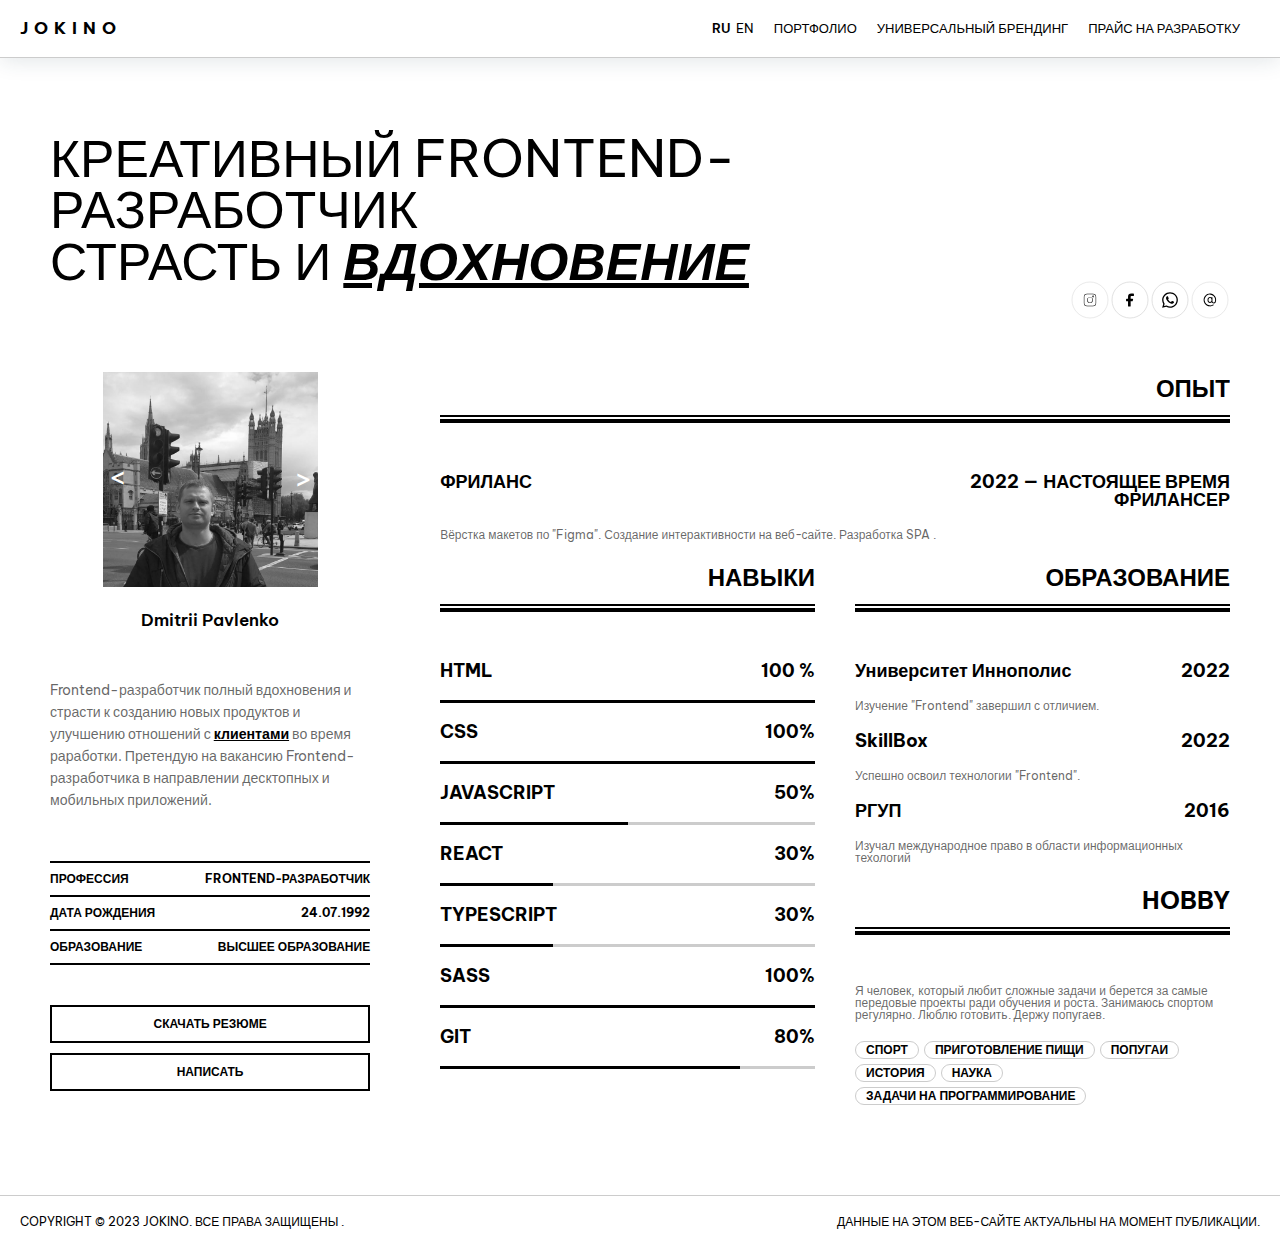
==== src/pages/russian-version.html @ 4bea310f "clean code" ====
<!doctype html>
<html lang="en">
<head>
    <meta charset="UTF-8">
    <meta name="viewport"
          content="width=device-width, user-scalable=no, initial-scale=1.0, maximum-scale=1.0, minimum-scale=1.0">
    <title>Резюме | Дмитрий Павленко</title>
    <link rel="stylesheet" href="../css/reset.css"/>
    <link rel="stylesheet" href="../css/style.css"/>
    <link rel="stylesheet" href="../css/normalize.css"/>
    <script defer src="../js/script.js"></script>
</head>
<body>
<header class="header">
    <div class="header__outer outer">
        <div class="header__inner inner">
            <div class="header__logo-box">
                <span class="header__logo-text">JOKINO</span>
            </div>
            <div class="header__language-box">
                <div class="header__language-item header__language--ru">
                    <a class="header__language-link" href="#">
                        RU
                    </a>
                </div>
                <div class="header__language-item header__language--en">
                    <a href="../../index.html">
                    EN
                    </a>
                </div>
            </div>
            <nav id="nav" class="header__nav">
                <ul class="header__nav-list">
                    <li>
                        <span class="header__logo-text logo-text-appear">JOKINO</span>
                    </li>
                    <li class="header__nav-item">
                        <a class="header__nav-link" href="#">ПОРТФОЛИО</a>
                    </li>
                    <li class="header__nav-item">
                        <a class="header__nav-link" href="#">УНИВЕРСАЛЬНЫЙ БРЕНДИНГ</a>
                    </li>
                    <li class="header__nav-item">
                        <a class="header__nav-link" href="#">ПРАЙС НА РАЗРАБОТКУ</a>
                    </li>
                </ul>
            </nav>
            <div class="header__burger-box">
                <div id="burger" class="header__burger-button" tabindex="0">
                    <div class="header__burger-line-box">
                        <div class="header__line header__line--top"></div>
                        <div class="header__line header__line--bottom"></div>
                    </div>
                </div>
            </div>
        </div>
    </div>
</header>
<div class="content">
    <div class="content__outer outer">
        <div class="content__inner inner">
            <div class="content__top-container">
                <div class="content__title-box">
                    <h1 class="content__title">КРЕАТИВНЫЙ FRONTEND-РАЗРАБОТЧИК <br> СТРАСТЬ И <span
                            class="content__title-strong">ВДОХНОВЕНИЕ</span></h1>
                </div>
                <div class="content__social">
                    <ul class="content__social-list">
                        <li class="content__social-item">
                            <a href="https://www.instagram.com/dmitry_pavlenko_frontend/" class="content__social-link"
                               target="_blank">
                                <svg class="content__social-icon content__social-icon--inst" fill="#000000" width="64px"
                                     height="64px" viewBox="-49.28 -49.28 162.56 162.56"
                                     xmlns="http://www.w3.org/2000/svg">
                                    <g stroke-width="0"
                                       transform="translate(3.1999999999999993,3.1999999999999993), scale(0.9)">
                                        <rect x="-49.28" y="-49.28" width="162.56" height="162.56" rx="81.28"
                                              fill="#ffffff" stroke-width="2" stroke="#CCCCCC"></rect>
                                    </g>
                                    <g id="SVGRepo_tracerCarrier" stroke-linecap="round" stroke-linejoin="round"></g>
                                    <g id="SVGRepo_iconCarrier"><title></title>
                                        <path d="M44,57H20A13,13,0,0,1,7,44V20A13,13,0,0,1,20,7H44A13,13,0,0,1,57,20V44A13,13,0,0,1,44,57ZM20,9A11,11,0,0,0,9,20V44A11,11,0,0,0,20,55H44A11,11,0,0,0,55,44V20A11,11,0,0,0,44,9Z"></path>
                                        <path d="M32,43.67A11.67,11.67,0,1,1,43.67,32,11.68,11.68,0,0,1,32,43.67Zm0-21.33A9.67,9.67,0,1,0,41.67,32,9.68,9.68,0,0,0,32,22.33Z"></path>
                                        <path d="M44.5,21A3.5,3.5,0,1,1,48,17.5,3.5,3.5,0,0,1,44.5,21Zm0-5A1.5,1.5,0,1,0,46,17.5,1.5,1.5,0,0,0,44.5,16Z"></path>
                                    </g>
                                </svg>
                            </a>
                        </li>
                        <li class="content__social-item">
                            <a href="https://www.facebook.com/DmitriijPavlenko/" class="content__social-link"
                               target="_blank">
                                <svg class="content__social-icon content__social-icon--fb" fill="#000000" width="40px"
                                     height="40px" viewBox="-18.48 -18.48 60.96 60.96" id="facebook"
                                     data-name="Flat Color" xmlns="http://www.w3.org/2000/svg">
                                    <g stroke-width="0"
                                       transform="translate(1.1999999999999993,1.1999999999999993), scale(0.9)">
                                        <rect x="-18.48" y="-18.48" width="60.96" height="60.96" rx="30.48"
                                              fill="#ffffff" stroke-width="1" stroke="#CCCCCC"></rect>
                                    </g>
                                    <g id="SVGRepo_tracerCarrier" stroke-linecap="round" stroke-linejoin="round"></g>
                                    <g id="SVGRepo_iconCarrier">
                                        <path id="primary"
                                              d="M14,6h3a1,1,0,0,0,1-1V3a1,1,0,0,0-1-1H14A5,5,0,0,0,9,7v3H7a1,1,0,0,0-1,1v2a1,1,0,0,0,1,1H9v7a1,1,0,0,0,1,1h2a1,1,0,0,0,1-1V14h2.22a1,1,0,0,0,1-.76l.5-2a1,1,0,0,0-1-1.24H13V7A1,1,0,0,1,14,6Z"></path>
                                    </g>
                                </svg>
                            </a>
                        </li>
                        <li class="content__social-item">
                            <a href="https://wa.me/79615162406" class="content__social-link" target="_blank">
                                <svg class="content__social-icon content__social-icon--whats" fill="#000000"
                                     height="64px" width="64px" id="Icon"
                                     xmlns="http://www.w3.org/2000/svg"
                                     viewBox="-18.48 -18.48 60.96 60.96"
                                     xml:space="preserve" stroke="#7c7c7c" stroke-width="0.00024000000000000003"><g stroke-width="0" transform="translate(1.1999999999999993,1.1999999999999993), scale(0.9)"><rect x="-18.48" y="-18.48" width="60.96" height="60.96" rx="30.48" fill="#ffffff" stroke-width="1" stroke="#CCCCCC"></rect></g>
                                    <g id="SVGRepo_tracerCarrier" stroke-linecap="round" stroke-linejoin="round"
                                       stroke="#CCCCCC" stroke-width="0.096"></g>
                                    <g id="SVGRepo_iconCarrier"> <g id="WA_Logo"> <g> <path fill-rule="evenodd"
                                                                                            clip-rule="evenodd"
                                                                                            d="M20.5,3.5C18.25,1.25,15.2,0,12,0C5.41,0,0,5.41,0,12c0,2.11,0.65,4.11,1.7,5.92 L0,24l6.33-1.55C8.08,23.41,10,24,12,24c6.59,0,12-5.41,12-12C24,8.81,22.76,5.76,20.5,3.5z M12,22c-1.78,0-3.48-0.59-5.01-1.49 l-0.36-0.22l-3.76,0.99l1-3.67l-0.24-0.38C2.64,15.65,2,13.88,2,12C2,6.52,6.52,2,12,2c2.65,0,5.2,1.05,7.08,2.93S22,9.35,22,12 C22,17.48,17.47,22,12,22z M17.5,14.45c-0.3-0.15-1.77-0.87-2.04-0.97c-0.27-0.1-0.47-0.15-0.67,0.15 c-0.2,0.3-0.77,0.97-0.95,1.17c-0.17,0.2-0.35,0.22-0.65,0.07c-0.3-0.15-1.26-0.46-2.4-1.48c-0.89-0.79-1.49-1.77-1.66-2.07 c-0.17-0.3-0.02-0.46,0.13-0.61c0.13-0.13,0.3-0.35,0.45-0.52s0.2-0.3,0.3-0.5c0.1-0.2,0.05-0.37-0.02-0.52 C9.91,9.02,9.31,7.55,9.06,6.95c-0.24-0.58-0.49-0.5-0.67-0.51C8.22,6.43,8.02,6.43,7.82,6.43S7.3,6.51,7.02,6.8 C6.75,7.1,5.98,7.83,5.98,9.3c0,1.47,1.07,2.89,1.22,3.09c0.15,0.2,2.11,3.22,5.1,4.51c0.71,0.31,1.27,0.49,1.7,0.63 c0.72,0.23,1.37,0.2,1.88,0.12c0.57-0.09,1.77-0.72,2.02-1.42c0.25-0.7,0.25-1.3,0.17-1.42C18,14.68,17.8,14.6,17.5,14.45z"></path> </g> </g> </g></svg>
                            </a>
                        </li>
                        <li class="content__social-item">
                            <a href="mailto:dmitry9212@mail.ru" class="content__social-link" target="_blank">

                                <svg class="content__social-icon content__social-icon--email" fill="#000000"
                                     height="64px" width="64px" id="Icons"
                                     viewBox="-24.64 -24.64 81.28 81.28" xml:space="preserve"><g stroke-width="0" transform="translate(1.5999999999999996,1.5999999999999996), scale(0.9)"><rect x="-24.64" y="-24.64" width="81.28" height="81.28" rx="40.64" fill="#ffffff" stroke-width="1" stroke="#CCCCCC"></rect></g>
                                    <g id="SVGRepo_tracerCarrier" stroke-linecap="round" stroke-linejoin="round"></g>
                                    <g id="SVGRepo_iconCarrier"> <path
                                            d="M26.2,8.5c-2.2-3.2-5.6-5.2-9.3-5.5c-0.3,0-0.6,0-0.9,0c-3.7,0-7.2,1.6-9.7,4.3c-2.5,2.7-3.6,6.4-3.2,10.1 c0.7,6,5.5,10.8,11.5,11.4C15,29,15.5,29,16,29c2.6,0,5-0.7,7.2-2.2c0.5-0.3,0.6-0.9,0.3-1.4c-0.3-0.5-0.9-0.6-1.4-0.3 c-2.2,1.4-4.7,2.1-7.3,1.8c-5.1-0.5-9.1-4.6-9.7-9.7C4.7,14.1,5.7,11,7.8,8.7c2.3-2.5,5.6-3.9,9-3.6c3.2,0.2,6,1.9,7.8,4.6 c1.9,2.9,2.4,6.3,1.3,9.6l0,0.1c-0.3,1-1.3,1.7-2.4,1.7c-1.4,0-2.5-1.1-2.5-2.5V17v-2v-4c0-0.6-0.4-1-1-1s-1,0.4-1,1v0 c-0.8-0.6-1.9-1-3-1c-2.8,0-5,2.2-5,5v2c0,2.8,2.2,5,5,5c1.4,0,2.6-0.6,3.5-1.4c0.7,1.4,2.2,2.4,4,2.4c1.9,0,3.6-1.2,4.3-3.1l0-0.1 C29.1,16,28.5,11.9,26.2,8.5z M19,17c0,1.7-1.3,3-3,3s-3-1.3-3-3v-2c0-1.7,1.3-3,3-3s3,1.3,3,3V17z"></path> </g></svg>
                            </a>
                        </li>
                    </ul>
                </div>
            </div>
            <div class="content__bottom-container">
                <div class="content__left">
                    <div class="content__slider">
                        <div class="content__slider-line">
                            <img class="content__slider-img" src="../images/avatar.jpg" alt="Photo London">
                            <img class="content__slider-img" src="../images/avatarThai.jpg" alt="Photo Thai">
                            <img class="content__slider-img" src="../images/avatarAlmatyCut.jpg" alt="Photo Thai">
                        </div>
                        <button class="content__btn content__btn--prev" type="button">&gt</button>
                        <button class="content__btn content__btn--next" type="button">&gt</button>
                    </div>
                    <p class="content__name">Dmitrii Pavlenko</p>
                    <p class="content__name-description description">
                        Frontend-разработчик полный вдохновения и страсти к созданию новых продуктов и улучшению отношений с <u class="content__description-strong">клиентами</u> во время раработки. Претендую на вакансию Frontend-разработчика в направлении десктопных и мобильных приложений.
                    </p>
                    <div class="content__personality-box">
                        <div class="content__personality-item content__personality-item--first">
                            <span class="content__text text">ПРОФЕССИЯ</span>
                            <span class="content__text text">FRONTEND-РАЗРАБОТЧИК</span>
                        </div>
                        <div class="content__personality-item">
                            <span class="content__text text">ДАТА РОЖДЕНИЯ</span>
                            <span class="content__text text">24.07.1992</span>
                        </div>
                        <div class="content__personality-item">
                            <span class="content__text text">ОБРАЗОВАНИЕ</span>
                            <span class="content__text text">ВЫСШЕЕ ОБРАЗОВАНИЕ</span>
                        </div>
                    </div>
                    <div class="content__button-box">
                        <button class="content__button" type="button">
                            <a class="content__button-link" href="../files/cv_russian.pdf" download>
                                СКАЧАТЬ РЕЗЮМЕ
                            </a>
                        </button>
                    </div>
                    <div class="content__button-box">
                        <button class="content__button" type="button">
                            <a class="content__button-link" href="https://wa.me/79615162406" target="_blank">
                                НАПИСАТЬ
                            </a>
                        </button>
                    </div>
                </div>
                <div class="content__right">
                    <div class="content__middle-box">
                        <div class="content__heading-box">
                            <h3 class="content__middle-heading">ОПЫТ</h3>
                            <div class="content__middle-line"></div>
                        </div>
                        <div class="content__middle-personality-box">
                            <div class="content__middle-personality-item">
                                <span class="content__personality-item-left text">ФРИЛАНС</span>
                                <div class="content_personality-item-right">
                                    <span class="content__personality-text text">2022 — НАСТОЯЩЕЕ ВРЕМЯ </span>
                                    <span class="content__personality-text text">ФРИЛАНСЕР</span>
                                </div>
                            </div>
                            <p class="content__middle-personality-description description">Вёрстка макетов по "Figma".
                                Создание интерактивности на веб-сайте. Разработка SPA .
                            </p>
                        </div>
                    </div>
                    <div class="content__bottom-box">
                        <div class="content__bottom-left">
                            <div class="content__heading-box">
                                <h3 class="content__middle-heading">НАВЫКИ</h3>
                                <div class="content__middle-line"></div>
                            </div>
                            <div class="content__middle-personality-box">
                                <div class="content__personality-item-box">
                                    <div class="content__middle-personality-item">
                                        <span class="content__personality-item-left text">HTML</span>
                                        <div class="content_personality-item-right">
                                            <span class="content__personality-text text">100 %</span>
                                        </div>
                                    </div>
                                    <div class="content__scale content__scale--html"></div>
                                </div>
                            </div>
                            <div class="content__middle-personality-box">
                                <div class="content__personality-item-box">
                                    <div class="content__middle-personality-item">
                                        <span class="content__personality-item-left text">CSS</span>
                                        <div class="content_personality-item-right">
                                            <span class="content__personality-text text">100%</span>
                                        </div>
                                    </div>
                                    <div class="content__scale content__scale--css"></div>
                                </div>
                            </div>
                            <div class="content__middle-personality-box">
                                <div class="content__personality-item-box">
                                    <div class="content__middle-personality-item">
                                        <span class="content__personality-item-left text">JAVASCRIPT</span>
                                        <div class="content_personality-item-right">
                                            <span class="content__personality-text text">50%</span>
                                        </div>
                                    </div>
                                    <div class="content__scale content__scale--javascript"></div>
                                </div>
                            </div>
                            <div class="content__middle-personality-box">
                                <div class="content__personality-item-box">
                                    <div class="content__middle-personality-item">
                                        <span class="content__personality-item-left text">REACT</span>
                                        <div class="content_personality-item-right">
                                            <span class="content__personality-text text">30%</span>
                                        </div>
                                    </div>
                                    <div class="content__scale content__scale--react"></div>
                                </div>
                            </div>
                            <div class="content__middle-personality-box">
                                <div class="content__personality-item-box">
                                    <div class="content__middle-personality-item">
                                        <span class="content__personality-item-left text">TYPESCRIPT</span>
                                        <div class="content_personality-item-right">
                                            <span class="content__personality-text text">30%</span>
                                        </div>
                                    </div>
                                    <div class="content__scale content__scale--typescript"></div>
                                </div>
                            </div>
                            <div class="content__middle-personality-box">
                                <div class="content__personality-item-box">
                                    <div class="content__middle-personality-item">
                                        <span class="content__personality-item-left text">SASS</span>
                                        <div class="content_personality-item-right">
                                            <span class="content__personality-text text">100%</span>
                                        </div>
                                    </div>
                                    <div class="content__scale content__scale--sass"></div>
                                </div>
                            </div>
                            <div class="content__middle-personality-box">
                                <div class="content__personality-item-box">
                                    <div class="content__middle-personality-item">
                                        <span class="content__personality-item-left text">GIT</span>
                                        <div class="content_personality-item-right">
                                            <span class="content__personality-text text">80%</span>
                                        </div>
                                    </div>
                                    <div class="content__scale content__scale--git"></div>
                                </div>
                            </div>
                        </div>
                        <div class="content__bottom-right">
                            <div class="content__heading-box">
                                <h3 class="content__middle-heading">ОБРАЗОВАНИЕ</h3>
                                <div class="content__middle-line"></div>
                            </div>
                            <div class="content__middle-personality-box">
                                <div class="content__middle-personality-item">
                                    <span class="content__personality-item-left text">Университет Иннополис</span>
                                    <div class="content_personality-item-right">
                                        <span class="content__personality-text text">2022</span>
                                    </div>
                                </div>
                                <p class="content__middle-personality-description description">Изучение "Frontend" завершил с отличием. </p>
                            </div>
                            <div class="content__middle-personality-box">
                                <div class="content__middle-personality-item">
                                    <span class="content__personality-item-left text">SkillBox</span>
                                    <div class="content_personality-item-right">
                                        <span class="content__personality-text text">2022</span>
                                    </div>
                                </div>
                                <p class="content__middle-personality-description description">Успешно освоил технологии "Frontend".
                                </p>
                            </div>
                            <div class="content__middle-personality-box">
                                <div class="content__middle-personality-item">
                                    <span class="content__personality-item-left text">РГУП</span>
                                    <div class="content_personality-item-right">
                                        <span class="content__personality-text text">2016</span>
                                    </div>
                                </div>
                                <p class="content__middle-personality-description description">Изучал международное право в области информационных техологий
                                </p>
                            </div>
                            <div class="content__heading-box">
                                <h3 class="content__middle-heading">HOBBY</h3>
                                <div class="content__middle-line"></div>
                            </div>
                            <p class="content__middle-personality-description description">
                                Я человек, который любит сложные задачи и берется за самые передовые проекты ради обучения и роста. Занимаюсь спортом регулярно. Люблю готовить. Держу попугаев.
                            </p>
                            <div class="content__tag-box">
                                <div class="content__tag">СПОРТ</div>
                                <div class="content__tag">ПРИГОТОВЛЕНИЕ ПИЩИ</div>
                                <div class="content__tag">ПОПУГАИ</div>
                                <div class="content__tag">ИСТОРИЯ</div>
                                <div class="content__tag">НАУКА</div>
                                <div class="content__tag">ЗАДАЧИ НА ПРОГРАММИРОВАНИЕ</div>
                            </div>
                        </div>
                    </div>
                </div>
            </div>
        </div>
    </div>
</div>
<footer class="footer">
    <div class="footer__outer outer">
        <div class="footer__inner inner">
            <div class="footer__copyright-box">
                <p> COPYRIGHT © 2023 JOKINO. ВСЕ ПРАВА ЗАЩИЩЕНЫ .</p>
            </div>
            <div class="footer__data-box">
                <p class="footer__data-text">ДАННЫЕ НА ЭТОМ ВЕБ-САЙТЕ АКТУАЛЬНЫ НА МОМЕНТ ПУБЛИКАЦИИ.
            </div>
        </div>
    </div>
</footer>
</body>
</html>
---- src/css/style.css ----
@import url('https://fonts.googleapis.com/css2?family=Be+Vietnam+Pro:wght@400;500;600&display=swap');

* {
    box-sizing: border-box;
}

a {
    color: inherit;
}

html {
    font-family: 'Be Vietnam Pro', sans-serif;
    font-size: 12px;
}

.description {
    color: #00000099;
}

.text {
    font-size: 1.5rem;
    font-weight: 700;
}

.outer {
    margin: 0 auto;
    max-width: 1920px;
}

.inner {
    margin: 0 auto;
    max-width: 1870px;
}

.header {
    margin-bottom: 40px;
    border-bottom: 1px solid #CCCCCC;
    box-shadow: 0 4px 21px -1px rgba(34, 60, 80, 0.13);
}

.header__inner {
    display: flex;
    align-items: center;
    padding: 20px;
    position: relative;
}

.header__logo-box {
    margin-right: auto;
}

.header__logo-text {
    font-weight: 700;
    font-size: 1.42rem;
    letter-spacing: 0.5rem;
}

.logo-text-appear {
    margin-bottom: 90px;
    display: none;
}

.header__language-box {
    display: flex;
    margin-right: 20px;
}

.header__language-item {
    font-size: 1.085rem;
}

.header__language-link {
    font-weight: 600;
}

.header__language--ru {
    margin-right: 5px;
}

.header__nav-list {
    display: flex;
}

.header__nav-item {
    margin-right: 20px;
}

.header__nav-link {
    font-size: 1.085rem;
    font-weight: 500;
}

.header__nav-link:hover {
    text-decoration: underline;
}

.header__burger-button {
    position: relative;
    padding: 2px;
    display: none;
    flex-direction: column;
    justify-content: center;
    width: 50px;
    height: 50px;
    cursor: pointer;
}

.header__burger-button:hover .header__line--bottom {
    width: 100%;
}

.header__burger-line-box {
    display: flex;
    flex-direction: column;
    justify-content: center;
    width: 100%;
    height: 6px;
}

.header__line {
    height: 1px;
    background-color: #000000;
    transition: all 0.5s;
}

.header__line--top {
    margin-bottom: 3px;
    width: 100%;
}

.header__line--bottom {
    height: 2px;
    width: 50%;
}

.content__outer {
    max-width: 1340px;
    padding-left: 50px;
    padding-right: 50px;
}

.content__inner {
    max-width: 1200px;
}

.content__top-container {
    margin-bottom: 50px;
    display: flex;
    align-items: flex-end;
    justify-content: space-between;
}

.content__title {
    font-size: 4.3rem;
}

.content__title-strong {
    font-weight: 600;
    text-decoration: underline;
    font-style: oblique;
    animation: strong-appear 2s linear;
}

.content__social-list {
    display: flex;
}

.content__social-icon {
    width: 40px;
    height: 40px;
    background-repeat: no-repeat;
    background-size: cover;
    transition: all 0.5s ease-in-out;
}

.content__social-icon:hover {
    fill: #ffffff;
}

.content__social-icon:hover rect {
    fill: #000000;
}

.content__bottom-container {
    margin-bottom: 90px;
    display: flex;
    flex-wrap: nowrap;
}

.content__left {
    margin-right: 70px;
    display: flex;
    flex-direction: column;
    flex-basis: 40%;
}

.content__slider {
    width: 215px;
    margin: 0 auto 25px auto;
    overflow: hidden;
    position: relative;
}

.content__slider-line {
    display: flex;
    transition: all 1s;
}

.content__slider-img {
    width: 215px;
    height: 215px;
    object-fit: cover;
    filter: grayscale(100%);
}

.content__slider-img:hover {
    animation: zoom 0.9s linear both;
}

.content__btn {
    position: absolute;
    top: 50%;
    font-size: 2.5rem;
    color: #ffffff;
    background-color: transparent;
    border: #CCCCCC;
    line-height: 1;
}

.content__btn:hover {
    cursor: pointer;
    color: #000000;
}

.content__btn--prev {
    left: 0;
    transform: translateY(-50%) rotate(180deg);
}

.content__btn--next {
    right: 0;
    transform: translateY(-50%);
}

.content__name {
    margin: 0 auto 50px auto;
    font-size: 1.45rem;
    font-weight: 600;
}

.content__name-description {
    margin-bottom: 50px;
    font-size: 1.18rem;
    font-weight: 400;
    line-height: 22px;
}

.content__description-strong {
    font-weight: 600;
    color: #000000;
    animation: strong-description-appear 2s linear;
}

.content__personality-box {
    margin-bottom: 40px;
}

.content__personality-item--first {
    border-top: 2px solid #000000;
}

.content__personality-item {
    display: flex;
    justify-content: space-between;
    padding-top: 10px;
    padding-bottom: 10px;
    border-bottom: 2px solid #000000;
}

.content__button-box:not(:last-child) {
    margin-bottom: 10px;
}

.content__button {
    width: 100%;
    padding: 0;
    background-color: transparent;
    font-weight: 600;
    cursor: pointer;
    transition: all 0.5s ease-in-out;
    border: 2px solid #000000;
}

.content__button:hover {
    background-color: #000000;
    color: #ffffff;
}

.content__button-link {
    display: block;
    padding: 10px 20px 10px 20px;
}

.content__heading-box {
    margin-bottom: 20px;
    overflow: hidden;
}

.content__middle-heading {
    text-align: end;
    margin-bottom: 10px;
    font-size: 2rem;
    font-weight: 700;
    line-height: 33px;
}

.content__middle-line {
    margin-bottom: 30px;
    height: 8px;
    border-top: 2px solid black;
    border-bottom: 4px solid black;
    animation: line-transform 2s linear both;
}

.content__middle-personality-item {
    margin-bottom: 20px;
    display: flex;
    justify-content: space-between;
}

.content__personality-item-box {
    transition: all 0.5s;
}

.content__personality-item-box:hover {
    scale: 1.1;
}

.content__scale {
    margin-bottom: 20px;
    width: 100%;
    height: 3px;
    background-color: #CCCCCC;
}

.content__scale::after {
    content: '';
    display: block;
    width: 100%;
    height: 3px;
    background-color: #000000;
    z-index: 1;
    animation: scale-transform-100 2s linear both;
}

.content__scale--javascript:after {
    width: 50%;
    animation: scale-transform-50 2s linear both;
}

.content__scale--react:after {
    width: 30%;
    animation: scale-transform-30 2s linear both;
}

.content__scale--typescript:after {
    width: 30%;
    animation: scale-transform-30 2s linear both;
}

.content__scale--git:after {
    width: 80%;
    animation: scale-transform-80 2s linear both;
}

.content__text {
    font-weight: 700;
    font-size: 1rem;
}

.content_personality-item-right {
    display: flex;
    flex-direction: column;
}

.content__personality-text {
    text-align: end;
}

.content__middle-personality-description {
    margin-bottom: 20px;
}

.content__bottom-box {
    display: flex;
    flex-direction: row;
    flex-wrap: nowrap;
}

.content__bottom-left {
    margin-right: 40px;
    flex-basis: 50%;
}

.content__bottom-right {
    flex-basis: 50%;
}

.content__tag-box {
    display: flex;
    flex-direction: row;
    gap: 5px;
    flex-wrap: wrap;
}

.content__tag {
    border: 1px solid #CCCCCC;
    border-radius: 10px;
    padding: 2px 10px;
    font-weight: 700;
}

.footer {
    border-top: 1px solid #CCCCCC;
}

.footer__inner {
    display: flex;
    justify-content: space-between;
    padding: 20px;
}

@keyframes strong-appear {
    from {
        opacity: 0;
    }
    to {
        opacity: 1;
    }
}

@keyframes zoom {
    0% {
        transform: scale(1);
    }

    100% {
        filter: grayscale(0);
        transform: scale(1.1);
    }
}

@keyframes strong-description-appear {
    from {
        opacity: 0;
    }
    to {
        opacity: 1;
    }
}

@keyframes line-transform {
    0% {
        opacity: 0;
        transform: translateX(100%);
    }
    90% {
        opacity: 1;
        transform: translateX(90%);
    }
    100% {
        opacity: 1;
        transform: translateX(0%);
    }
}

@keyframes scale-transform-100 {
    0% {
        opacity: 0;
        width: 0;
    }
    100% {
        opacity: 1;
        width: 100%;
    }
}

@keyframes scale-transform-50 {
    0% {
        opacity: 0;
        width: 0;
    }
    100% {
        opacity: 1;
        width: 50%;
    }
}

@keyframes scale-transform-30 {
    0% {
        opacity: 0;
        width: 0;
    }
    100% {
        opacity: 1;
        width: 30%;
    }
}

@keyframes scale-transform-80 {
    0% {
        opacity: 0;
        width: 0;
    }
    100% {
        opacity: 1;
        width: 80%;
    }
}

@media (min-width: 1921px) {
    .outer {
        margin: 0 auto;
        max-width: 3840px;
    }

    .inner {
        margin: 0 auto;
        max-width: 3640px;
    }
}

@media (max-width: 1024px) {
    .logo-text-appear {
        display: block;
        color: #ffffff;
    }

    .header__burger-button {
        display: flex;
        z-index: 11;

    }

    .header__burger-button--is-active {
        position: fixed;
        top: 20px;
        right: 20px;
    }

    .header__burger-button--is-active .header__line {
        background-color: #ffffff;
        transition: all 0.5s;
    }

    .header__burger-button--is-active .header__line--top {
        transform: translateY(0px) rotate(-45deg);
        height: 2px;
    }

    .header__burger-button--is-active .header__line--bottom {
        transform: translateY(-5px) rotate(45deg);
        width: 100%;
    }

    .header__nav {
        margin-right: 0;
        position: fixed;
        right: 0;
        top: 1px;
        z-index: 10;
        background-color: #000000;
        transition: transform 0.6s ease-in-out;
        transform: translateX(110%);
        height: 100vh;
    }

    .header__nav-list {
        flex-direction: column;
        padding: 40px 30px 60px 30px;
    }

    .header__nav-item {
        margin-right: 0;
        color: #ffffff;
    }

    .header__nav-item:not(:last-child) {
        margin-bottom: 60px;
    }

    .header__nav-link {
        font-size: 1.5rem;
        font-weight: 600;
    }

    .header__nav--is-active {
        transform: none
    }

    .content__title {
        font-size: 3.3rem;
    }
}

@media (max-width: 840px) {
    .content__top-container {
        flex-direction: column;
        align-items: center;
    }

    .content__title {
        font-size: 2.5rem;
    }

    .content__bottom-container {
        flex-direction: column;
        align-items: center;
    }

    .content__left {
        margin-right: 0;
        margin-bottom: 50px;
    }

    .content__slider {
        width: 450px;
    }

    .content__slider-img {
        width: 450px;
        height: 450px;
    }

    .content__middle-box {
        margin-bottom: 50px;
    }

    .content__middle-personality-box {
        margin-bottom: 50px;
    }
}

@media (max-width: 540px) {
    .content__middle-box {
        margin-bottom: 50px;
    }

    .content__bottom-box {
        flex-direction: column;

    }

    .content__bottom-left {
        margin-right: 0;
        margin-bottom: 30px;
    }

    .content__title {
        font-size: 2rem;
    }

    .content__slider {
        width: 350px;
    }

    .content__slider-img {
        width: 350px;
        height: 350px;
    }

    .content__outer {
        padding-left: 10px;
        padding-right: 10px;
    }

    .content__personality-item-box:hover {
        scale: 1;
    }
}

@media (max-width: 440px) {
    .content__slider {
        width: 275px;
    }

    .content__slider-img {
        width: 275px;
        height: 275px;
    }

    .content__outer {
        padding-left: 8px;
        padding-right: 8px;
    }


}
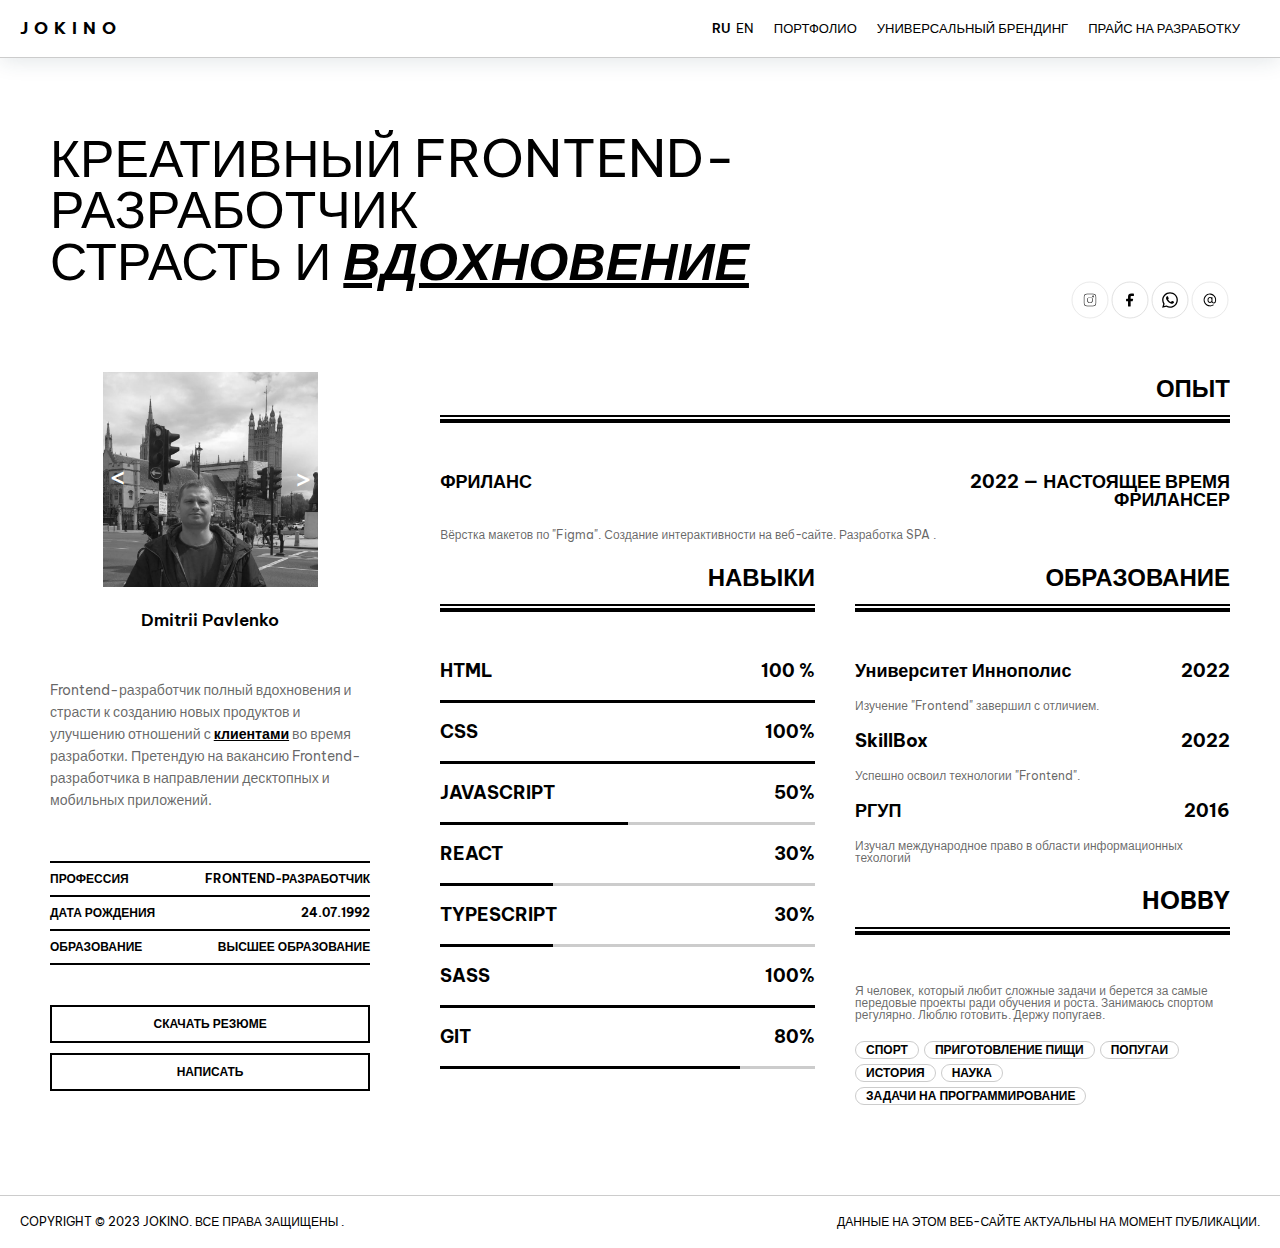
==== commit 32675fc5: "clean code" ====
--- a/src/pages/russian-version.html
+++ b/src/pages/russian-version.html
@@ -146,7 +146,7 @@
                     </div>
                     <p class="content__name">Dmitrii Pavlenko</p>
                     <p class="content__name-description description">
-                        Frontend-разработчик полный вдохновения и страсти к созданию новых продуктов и улучшению отношений с <u class="content__description-strong">клиентами</u> во время раработки. Претендую на вакансию Frontend-разработчика в направлении десктопных и мобильных приложений.
+                        Frontend-разработчик полный вдохновения и страсти к созданию новых продуктов и улучшению отношений с <u class="content__description-strong">клиентами</u> во время разработки. Претендую на вакансию Frontend-разработчика в направлении десктопных и мобильных приложений.
                     </p>
                     <div class="content__personality-box">
                         <div class="content__personality-item content__personality-item--first">
